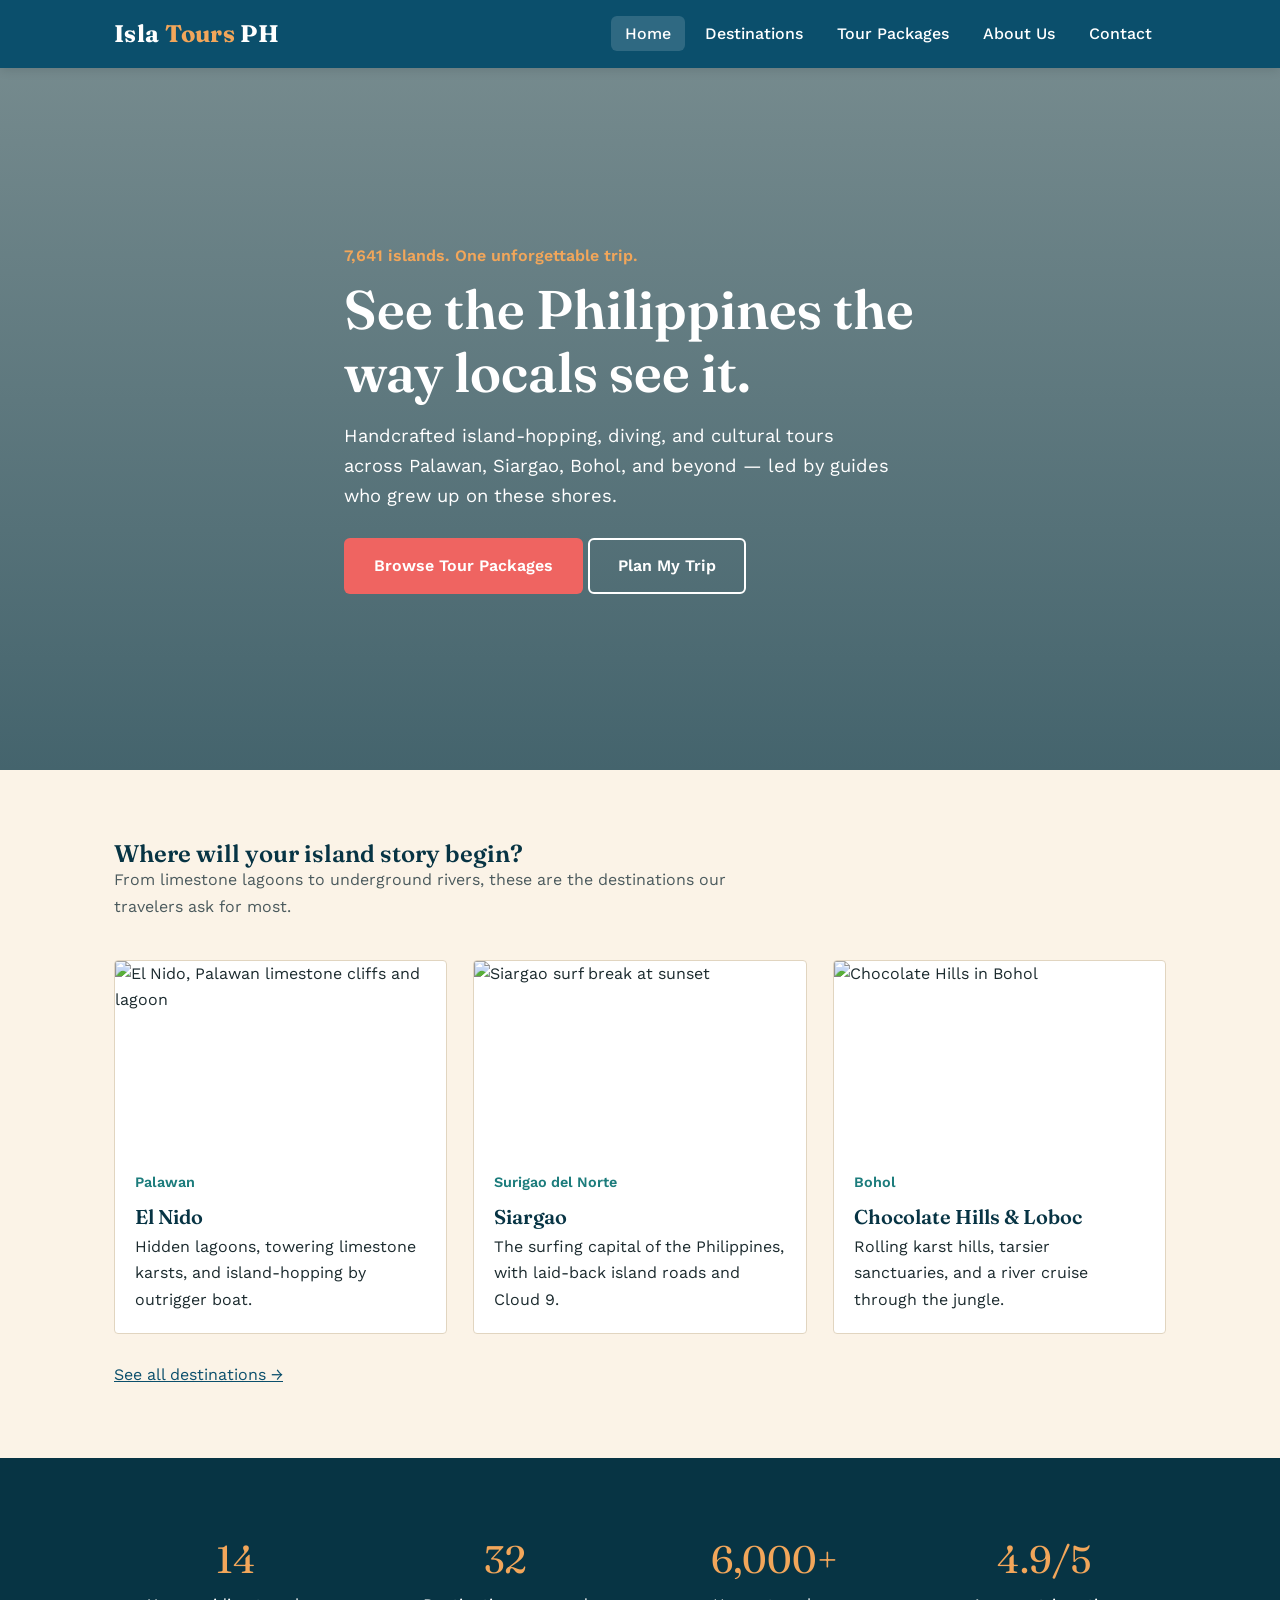
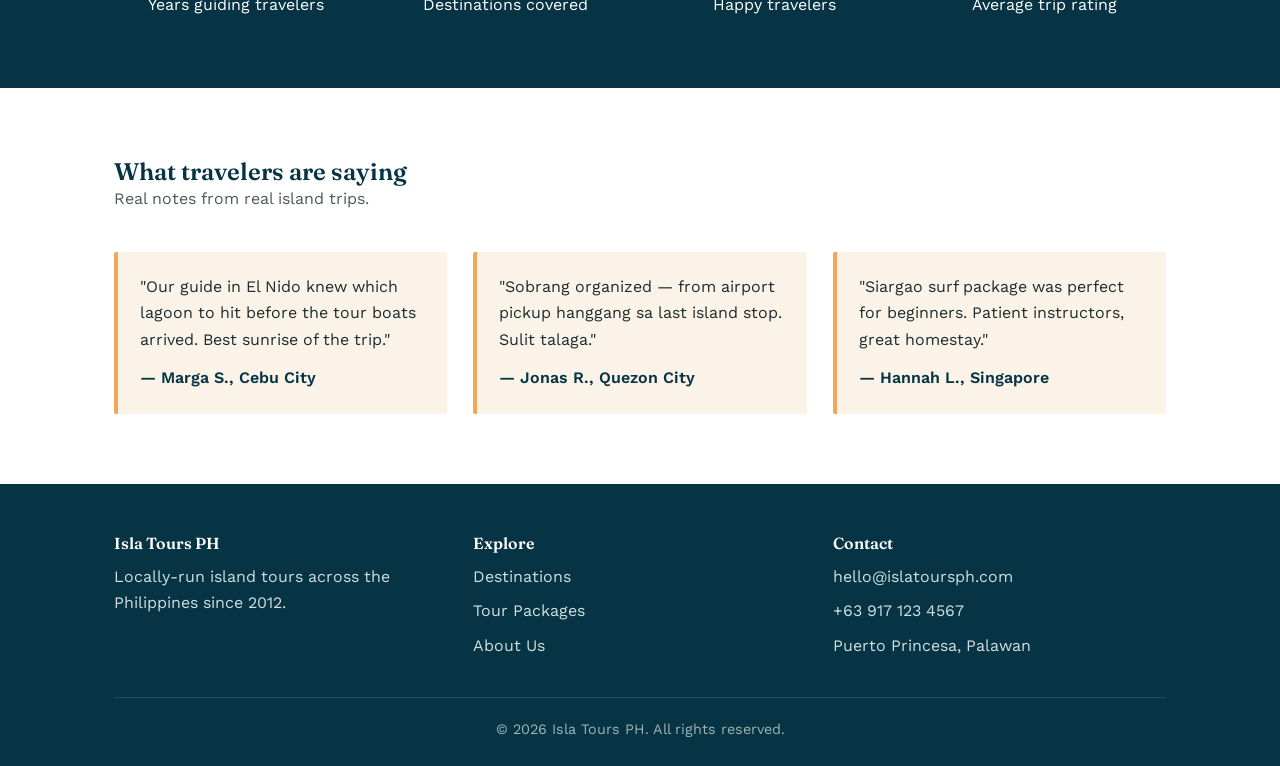
==== index.html @ 38a2f19a "Add files via upload" ====
<!DOCTYPE html>
<html lang="en">
<head>
  <meta charset="UTF-8">
  <meta name="viewport" content="width=device-width, initial-scale=1.0">
  <title>Isla Tours PH — Philippine Island & Adventure Tours</title>
  <link rel="stylesheet" href="style.css">
</head>
<body>

  <header class="site-header">
    <div class="wrap">
      <a href="index.html" class="brand">Isla <span>Tours</span> PH</a>
      <button class="nav-toggle" id="navToggle" aria-expanded="false" aria-label="Toggle menu">☰</button>
      <nav class="main-nav" id="mainNav">
        <ul>
          <li><a href="index.html">Home</a></li>
          <li><a href="destinations.html">Destinations</a></li>
          <li><a href="tours.html">Tour Packages</a></li>
          <li><a href="about.html">About Us</a></li>
          <li><a href="contact.html">Contact</a></li>
        </ul>
      </nav>
    </div>
  </header>

  <section class="hero">
    <div class="hero-slide active" style="background-image:url('https://images.unsplash.com/photo-1518509562904-e7ef99cdcc86?w=1400');"></div>
    <div class="hero-slide" style="background-image:url('https://images.unsplash.com/photo-1573790387438-4da905039392?w=1400');"></div>
    <div class="hero-slide" style="background-image:url('https://images.unsplash.com/photo-1552465011-b4e21bf6e79a?w=1400');"></div>
    <div class="hero-content">
      <span class="eyebrow">7,641 islands. One unforgettable trip.</span>
      <h1>See the Philippines the way locals see it.</h1>
      <p>Handcrafted island-hopping, diving, and cultural tours across Palawan, Siargao, Bohol, and beyond — led by guides who grew up on these shores.</p>
      <a href="tours.html" class="btn btn-primary">Browse Tour Packages</a>
      <a href="contact.html" class="btn btn-outline">Plan My Trip</a>
    </div>
  </section>

  <section>
    <div class="wrap">
      <div class="section-head">
        <h2>Where will your island story begin?</h2>
        <p>From limestone lagoons to underground rivers, these are the destinations our travelers ask for most.</p>
      </div>
      <div class="grid">

        <div class="place-card">
          <img src="https://images.unsplash.com/photo-1573790387438-4da905039392?w=500" alt="El Nido, Palawan limestone cliffs and lagoon">
          <div class="place-body">
            <p class="place-meta">Palawan</p>
            <h3>El Nido</h3>
            <p>Hidden lagoons, towering limestone karsts, and island-hopping by outrigger boat.</p>
          </div>
        </div>

        <div class="place-card">
          <img src="https://images.unsplash.com/photo-1518509562904-e7ef99cdcc86?w=500" alt="Siargao surf break at sunset">
          <div class="place-body">
            <p class="place-meta">Surigao del Norte</p>
            <h3>Siargao</h3>
            <p>The surfing capital of the Philippines, with laid-back island roads and Cloud 9.</p>
          </div>
        </div>

        <div class="place-card">
          <img src="https://images.unsplash.com/photo-1552465011-b4e21bf6e79a?w=500" alt="Chocolate Hills in Bohol">
          <div class="place-body">
            <p class="place-meta">Bohol</p>
            <h3>Chocolate Hills & Loboc</h3>
            <p>Rolling karst hills, tarsier sanctuaries, and a river cruise through the jungle.</p>
          </div>
        </div>

      </div>
      <p style="margin-top:28px;"><a href="destinations.html">See all destinations &rarr;</a></p>
    </div>
  </section>

  <section class="stats">
    <div class="wrap">
      <div class="grid">
        <div><p class="stat-number">14</p><p>Years guiding travelers</p></div>
        <div><p class="stat-number">32</p><p>Destinations covered</p></div>
        <div><p class="stat-number">6,000+</p><p>Happy travelers</p></div>
        <div><p class="stat-number">4.9/5</p><p>Average trip rating</p></div>
      </div>
    </div>
  </section>

  <section class="alt-bg">
    <div class="wrap">
      <div class="section-head">
        <h2>What travelers are saying</h2>
        <p>Real notes from real island trips.</p>
      </div>
      <div class="grid">
        <div class="testimonial-card">
          <p>"Our guide in El Nido knew which lagoon to hit before the tour boats arrived. Best sunrise of the trip."</p>
          <p class="who">— Marga S., Cebu City</p>
        </div>
        <div class="testimonial-card">
          <p>"Sobrang organized — from airport pickup hanggang sa last island stop. Sulit talaga."</p>
          <p class="who">— Jonas R., Quezon City</p>
        </div>
        <div class="testimonial-card">
          <p>"Siargao surf package was perfect for beginners. Patient instructors, great homestay."</p>
          <p class="who">— Hannah L., Singapore</p>
        </div>
      </div>
    </div>
  </section>

  <footer>
    <div class="wrap">
      <div class="grid">
        <div>
          <h4>Isla Tours PH</h4>
          <p>Locally-run island tours across the Philippines since 2012.</p>
        </div>
        <div>
          <h4>Explore</h4>
          <ul>
            <li><a href="destinations.html">Destinations</a></li>
            <li><a href="tours.html">Tour Packages</a></li>
            <li><a href="about.html">About Us</a></li>
          </ul>
        </div>
        <div>
          <h4>Contact</h4>
          <ul>
            <li><a href="mailto:hello@islatoursph.com">hello@islatoursph.com</a></li>
            <li><a href="tel:+639171234567">+63 917 123 4567</a></li>
            <li>Puerto Princesa, Palawan</li>
          </ul>
        </div>
      </div>
      <div class="footer-bottom">&copy; <span id="year"></span> Isla Tours PH. All rights reserved.</div>
    </div>
  </footer>

  <script src="script.js"></script>
</body>
</html>
---- style.css ----
/* =====================================================
   ISLA TOURS PH — Stylesheet
   Palette:
     --ocean:   #0B4F6C  (deep teal, primary)
     --lagoon:  #1C7C7C  (secondary teal accent)
     --sunset:  #F2A65A  (gold, warm accent)
     --coral:   #EF6461  (coral, small accents/CTAs)
     --sand:    #FBF3E7  (background, warm sand)
     --ink:     #1C2B2F  (near-black text)
   Type:
     Display: "Fraunces" (editorial travel-poster serif)
     Body:    "Work Sans" (clean, legible sans)
   ===================================================== */

@import url('https://fonts.googleapis.com/css2?family=Fraunces:opsz,wght@9..144,400;9..144,600;9..144,700&family=Work+Sans:wght@400;500;600;700&display=swap');

:root {
  --ocean: #0B4F6C;
  --ocean-dark: #073444;
  --lagoon: #1C7C7C;
  --sunset: #F2A65A;
  --coral: #EF6461;
  --sand: #FBF3E7;
  --ink: #1C2B2F;
  --white: #FFFFFF;
  --line: #E1D5C0;
  --max-width: 1100px;
}

* { box-sizing: border-box; margin: 0; padding: 0; }

html { scroll-behavior: smooth; }

body {
  font-family: 'Work Sans', sans-serif;
  background-color: var(--sand);
  color: var(--ink);
  line-height: 1.65;
}

h1, h2, h3, h4 {
  font-family: 'Fraunces', serif;
  color: var(--ocean-dark);
  line-height: 1.15;
  font-weight: 600;
}

p { max-width: 65ch; }

a { color: var(--ocean); }

img { max-width: 100%; display: block; }

.wrap {
  max-width: var(--max-width);
  margin: 0 auto;
  padding: 0 24px;
}

/* ===== HEADER & NAV ===== */
.site-header {
  background-color: var(--ocean);
  color: var(--white);
  position: sticky;
  top: 0;
  z-index: 50;
  box-shadow: 0 2px 10px rgba(0,0,0,0.12);
}

.site-header .wrap {
  display: flex;
  align-items: center;
  justify-content: space-between;
  padding-top: 14px;
  padding-bottom: 14px;
}

.brand {
  font-family: 'Fraunces', serif;
  font-size: 1.5rem;
  font-weight: 700;
  color: var(--white);
  text-decoration: none;
  letter-spacing: 0.3px;
}

.brand span { color: var(--sunset); }

.nav-toggle {
  display: none;
  background: none;
  border: 1px solid rgba(255,255,255,0.4);
  border-radius: 6px;
  color: var(--white);
  font-size: 1.4rem;
  padding: 4px 10px;
  cursor: pointer;
}

nav.main-nav ul {
  list-style: none;
  display: flex;
  gap: 6px;
}

nav.main-nav a {
  color: var(--white);
  text-decoration: none;
  padding: 8px 14px;
  border-radius: 6px;
  font-weight: 500;
  transition: background-color 0.2s ease;
}

nav.main-nav a:hover,
nav.main-nav a.active {
  background-color: rgba(255,255,255,0.15);
}

/* ===== HERO ===== */
.hero {
  position: relative;
  color: var(--white);
  min-height: 78vh;
  display: flex;
  align-items: center;
  overflow: hidden;
}

.hero-slide {
  position: absolute;
  inset: 0;
  background-size: cover;
  background-position: center;
  opacity: 0;
  transition: opacity 1.4s ease-in-out;
}

.hero-slide.active { opacity: 1; }

.hero::after {
  content: "";
  position: absolute;
  inset: 0;
  background: linear-gradient(180deg, rgba(7,52,68,0.55) 0%, rgba(7,52,68,0.75) 100%);
}

.hero-content {
  position: relative;
  z-index: 2;
  max-width: 640px;
  padding: 0 24px;
  margin: 0 auto;
  width: 100%;
}

.hero-content .eyebrow {
  color: var(--sunset);
  font-weight: 600;
  margin-bottom: 10px;
  display: block;
}

.hero-content h1 {
  color: var(--white);
  font-size: clamp(2.2rem, 5vw, 3.4rem);
  margin-bottom: 16px;
}

.hero-content p {
  font-size: 1.15rem;
  margin-bottom: 26px;
  max-width: 50ch;
}

/* ===== BUTTONS / LINKS ===== */
.btn {
  display: inline-block;
  padding: 13px 28px;
  border-radius: 6px;
  font-weight: 600;
  text-decoration: none;
  border: 2px solid transparent;
  cursor: pointer;
  font-size: 1rem;
  transition: transform 0.15s ease, background-color 0.2s ease, color 0.2s ease;
}

.btn-primary {
  background-color: var(--coral);
  color: var(--white);
}

.btn-primary:hover { transform: translateY(-2px); background-color: #e35452; }

.btn-outline {
  background-color: transparent;
  border-color: var(--white);
  color: var(--white);
}

.btn-outline:hover { background-color: rgba(255,255,255,0.12); }

.btn-dark {
  background-color: var(--ocean);
  color: var(--white);
}

.btn-dark:hover { background-color: var(--ocean-dark); }

/* ===== SECTIONS ===== */
section { padding: 70px 0; }

.section-head {
  max-width: 620px;
  margin-bottom: 40px;
}

.section-head p { color: #4b5a5d; }

.alt-bg { background-color: var(--white); }

/* ===== CARD GRID (destinations / tours) ===== */
.grid {
  display: grid;
  grid-template-columns: repeat(auto-fit, minmax(260px, 1fr));
  gap: 26px;
}

.place-card {
  background-color: var(--white);
  border: 1px solid var(--line);
  border-radius: 4px;
  overflow: hidden;
}

.place-card img {
  width: 100%;
  height: 190px;
  object-fit: cover;
}

.place-card .place-body { padding: 20px; }

.place-card h3 { font-size: 1.25rem; margin-bottom: 6px; }

.place-card .place-meta {
  color: var(--lagoon);
  font-weight: 600;
  font-size: 0.9rem;
  margin-bottom: 10px;
}

/* ===== TOUR PACKAGE CARDS ===== */
.tour-card {
  border: 1px solid var(--line);
  border-radius: 4px;
  background: var(--white);
  display: grid;
  grid-template-columns: 240px 1fr;
  overflow: hidden;
  margin-bottom: 24px;
}

.tour-card img { height: 100%; object-fit: cover; }

.tour-body { padding: 24px; }

.tour-body .price {
  color: var(--coral);
  font-weight: 700;
  font-size: 1.3rem;
  font-family: 'Fraunces', serif;
}

.tour-body ul {
  margin: 12px 0 16px 20px;
  color: #3d4a4d;
}

.tag {
  display: inline-block;
  background-color: var(--sand);
  border: 1px solid var(--line);
  color: var(--ocean-dark);
  font-size: 0.8rem;
  font-weight: 600;
  padding: 4px 10px;
  border-radius: 4px;
  margin-right: 6px;
  margin-bottom: 10px;
}

/* ===== STATS STRIP ===== */
.stats {
  background-color: var(--ocean-dark);
  color: var(--white);
}

.stats .grid {
  grid-template-columns: repeat(auto-fit, minmax(160px, 1fr));
  text-align: center;
}

.stats .stat-number {
  font-family: 'Fraunces', serif;
  font-size: 2.4rem;
  color: var(--sunset);
}

/* ===== TESTIMONIALS ===== */
.testimonial-card {
  background-color: var(--sand);
  border-left: 4px solid var(--sunset);
  padding: 22px;
  border-radius: 2px;
}

.testimonial-card .who {
  margin-top: 12px;
  font-weight: 600;
  color: var(--ocean-dark);
}

/* ===== FAQ ACCORDION ===== */
.faq-item {
  border-bottom: 1px solid var(--line);
}

.faq-question {
  width: 100%;
  text-align: left;
  background: none;
  border: none;
  padding: 18px 4px;
  font-family: 'Fraunces', serif;
  font-size: 1.05rem;
  font-weight: 600;
  color: var(--ocean-dark);
  cursor: pointer;
  display: flex;
  justify-content: space-between;
  align-items: center;
}

.faq-question .icon { color: var(--coral); font-size: 1.3rem; }

.faq-answer {
  max-height: 0;
  overflow: hidden;
  transition: max-height 0.3s ease;
  color: #4b5a5d;
  padding: 0 4px;
}

.faq-item.open .faq-answer {
  max-height: 300px;
  padding-bottom: 18px;
}

/* ===== FORM (Contact) ===== */
.contact-layout {
  display: grid;
  grid-template-columns: 1.1fr 0.9fr;
  gap: 40px;
}

form .field { margin-bottom: 18px; }

form label {
  display: block;
  font-weight: 600;
  margin-bottom: 6px;
  color: var(--ocean-dark);
}

form input,
form select,
form textarea {
  width: 100%;
  padding: 11px 12px;
  border: 1px solid var(--line);
  border-radius: 4px;
  font-family: inherit;
  font-size: 1rem;
  background-color: var(--white);
}

form input:focus,
form select:focus,
form textarea:focus {
  outline: 2px solid var(--lagoon);
  outline-offset: 1px;
}

.error-text {
  color: var(--coral);
  font-size: 0.85rem;
  margin-top: 4px;
  display: none;
}

.field.invalid input,
.field.invalid select,
.field.invalid textarea {
  border-color: var(--coral);
}

.field.invalid .error-text { display: block; }

#formStatus {
  margin-top: 14px;
  font-weight: 600;
  padding: 12px 14px;
  border-radius: 4px;
  display: none;
}

#formStatus.show { display: block; }

#formStatus.success {
  background-color: #e4f2ec;
  color: #1e6b4d;
  border: 1px solid #b6ddc8;
}

.info-box {
  background-color: var(--ocean);
  color: var(--white);
  padding: 26px;
  border-radius: 4px;
}

.info-box h3 { color: var(--white); margin-bottom: 10px; }

.info-box .info-line {
  padding: 10px 0;
  border-bottom: 1px solid rgba(255,255,255,0.18);
}

/* ===== ABOUT PAGE ===== */
.about-hero {
  background-color: var(--ocean);
  color: var(--white);
  padding: 60px 0;
}

.about-hero h1 { color: var(--white); }

.split {
  display: grid;
  grid-template-columns: 1fr 1fr;
  gap: 40px;
  align-items: center;
}

.team-card { text-align: center; }

.team-card img {
  border-radius: 50%;
  width: 140px;
  height: 140px;
  object-fit: cover;
  margin: 0 auto 14px;
}

.team-card h4 { margin-bottom: 4px; }

.team-card .role {
  color: var(--lagoon);
  font-weight: 600;
  font-size: 0.9rem;
}

/* ===== FOOTER ===== */
footer {
  background-color: var(--ocean-dark);
  color: #cfe0e0;
  padding: 50px 0 24px;
}

footer .grid {
  grid-template-columns: repeat(auto-fit, minmax(200px, 1fr));
  margin-bottom: 30px;
}

footer h4 { color: var(--white); margin-bottom: 12px; font-size: 1rem; }

footer ul { list-style: none; }

footer ul li { margin-bottom: 8px; }

footer a { color: #cfe0e0; text-decoration: none; }

footer a:hover { color: var(--sunset); }

.footer-bottom {
  border-top: 1px solid rgba(255,255,255,0.12);
  padding-top: 20px;
  text-align: center;
  font-size: 0.9rem;
  color: #9db4b4;
}

/* ===== RESPONSIVE ===== */
@media (max-width: 800px) {
  .tour-card { grid-template-columns: 1fr; }
  .tour-card img { height: 200px; }
  .contact-layout { grid-template-columns: 1fr; }
  .split { grid-template-columns: 1fr; }
}

@media (max-width: 700px) {
  .nav-toggle { display: inline-block; }

  nav.main-nav {
    display: none;
    width: 100%;
    order: 3;
  }

  nav.main-nav.open { display: block; }

  nav.main-nav ul {
    flex-direction: column;
    padding-bottom: 14px;
  }

  .site-header .wrap { flex-wrap: wrap; }
}
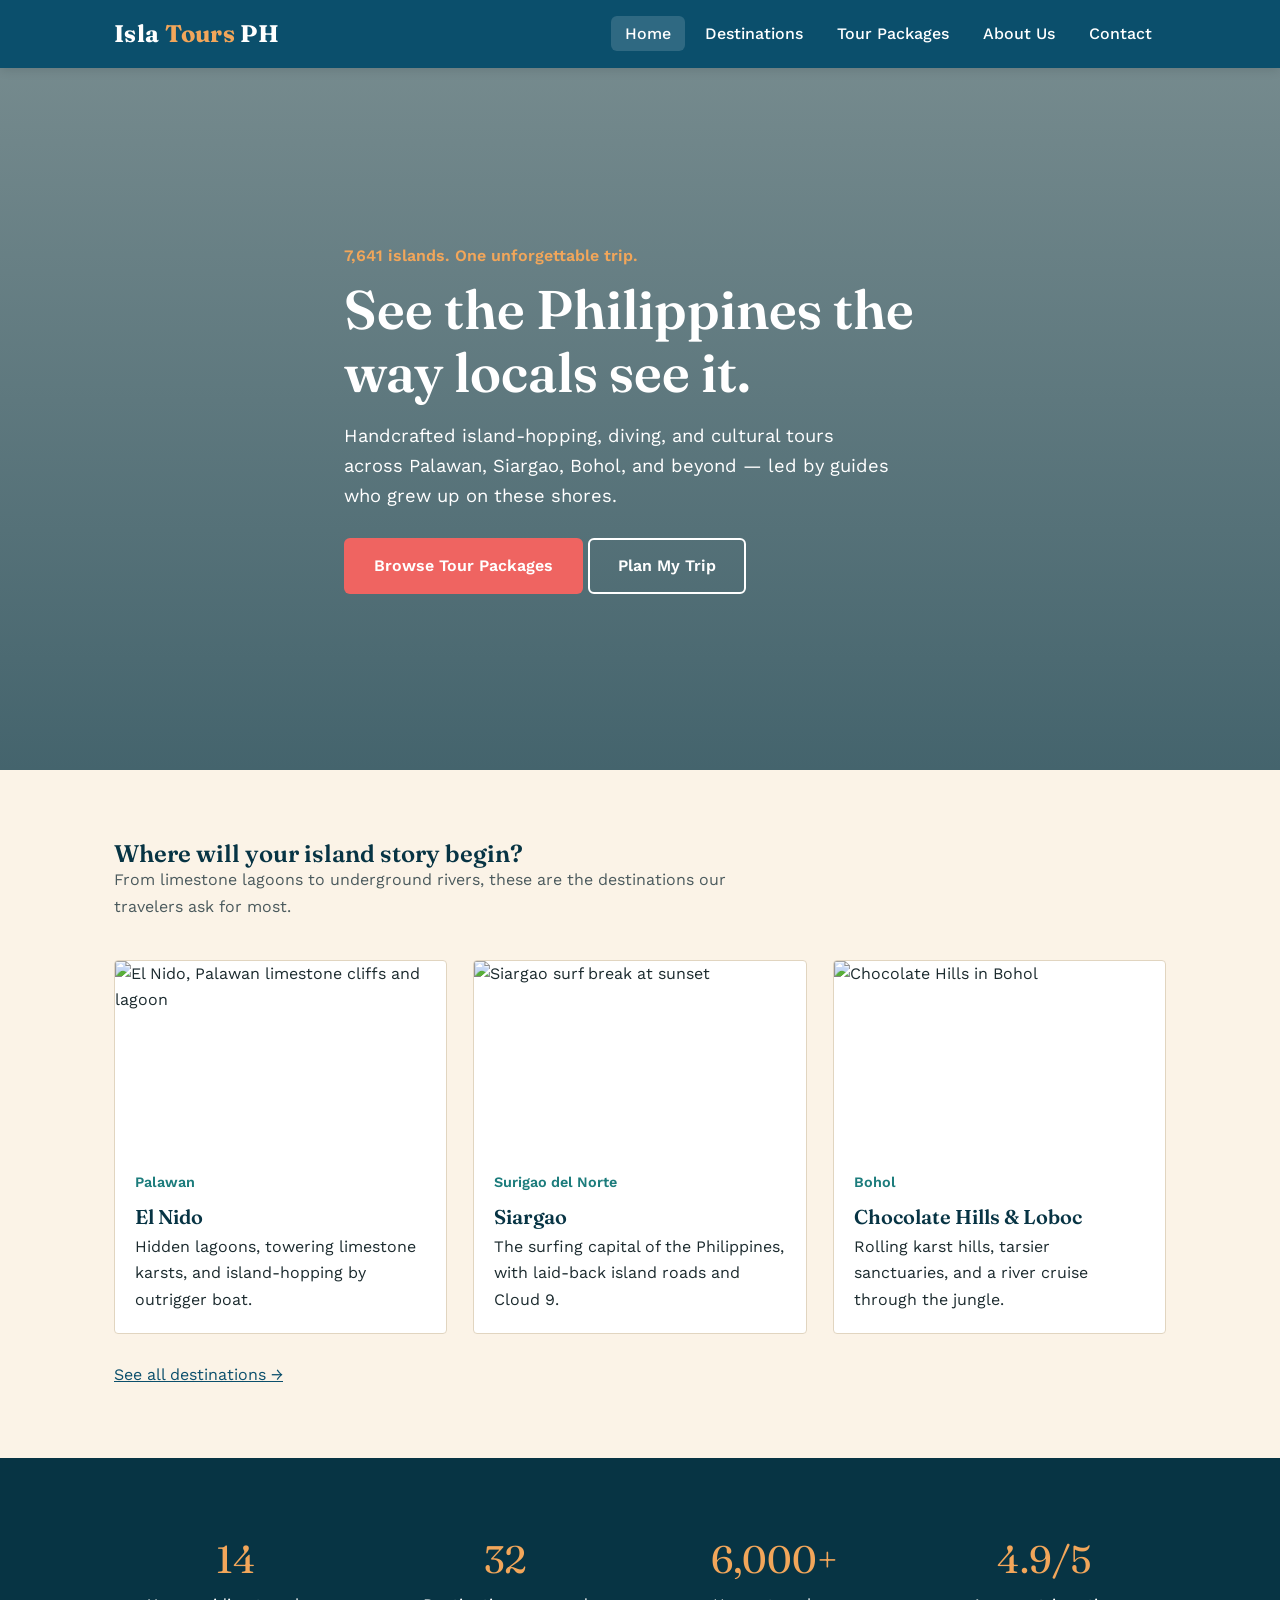
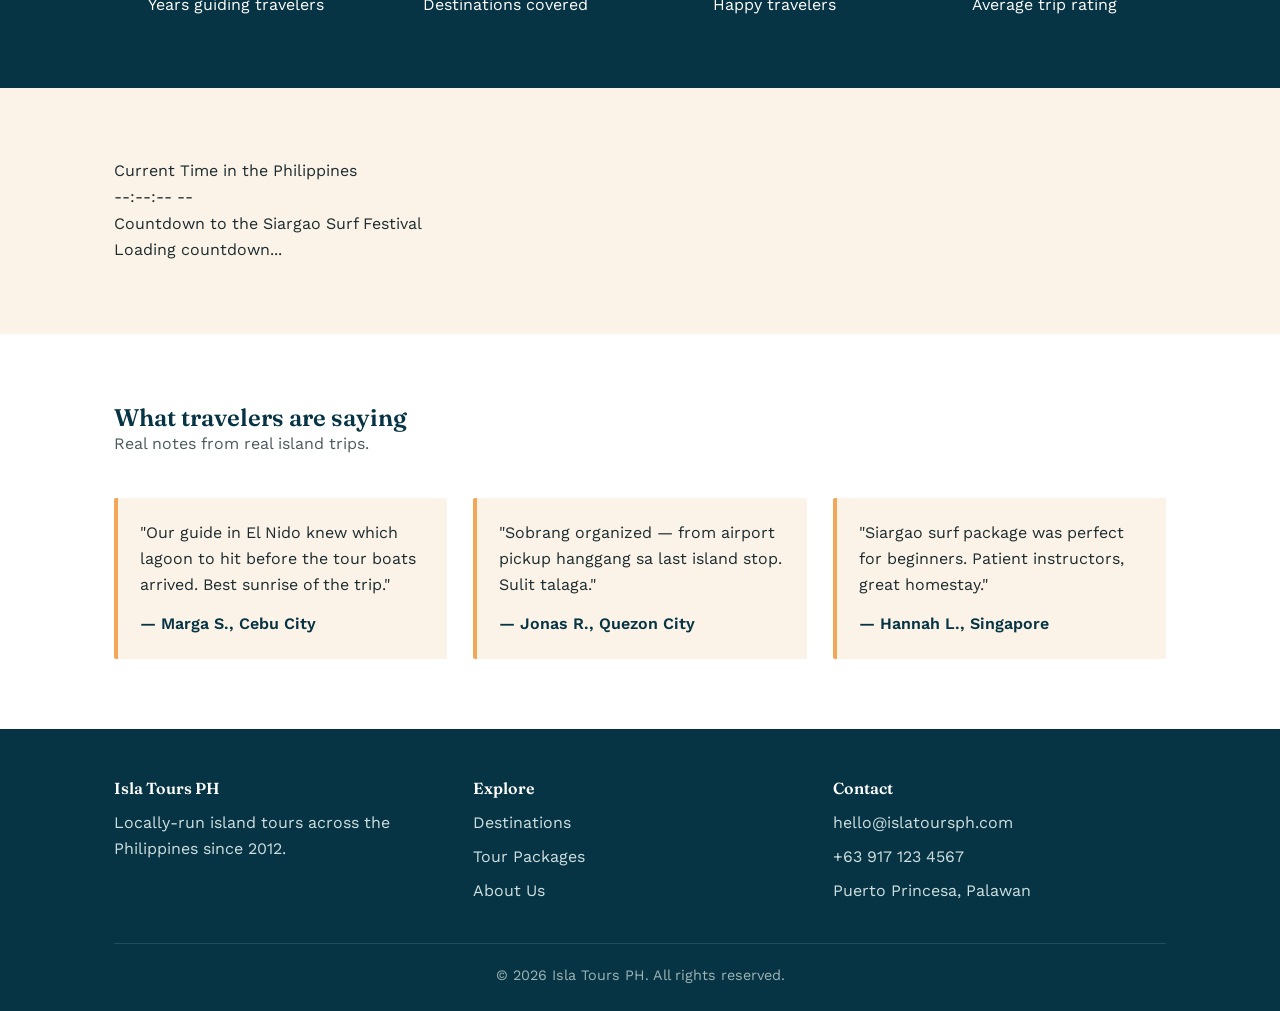
==== commit bf8196d6: "new" ====
--- a/index.html
+++ b/index.html
@@ -88,6 +88,21 @@
     </div>
   </section>
 
+  <section class="clock-countdown">
+    <div class="wrap">
+      <div class="cc-grid">
+        <div class="cc-box">
+          <p class="cc-label">Current Time in the Philippines</p>
+          <p class="cc-value" id="liveClock">--:--:-- --</p>
+        </div>
+        <div class="cc-box">
+          <p class="cc-label">Countdown to the Siargao Surf Festival</p>
+          <p class="cc-value" id="countdownDisplay">Loading countdown...</p>
+        </div>
+      </div>
+    </div>
+  </section>
+
   <section class="alt-bg">
     <div class="wrap">
       <div class="section-head">
@@ -141,4 +156,4 @@
 
   <script src="script.js"></script>
 </body>
-</html>
+</html>
--- a/style.css
+++ b/style.css
@@ -1,17 +1,3 @@
-/* =====================================================
-   ISLA TOURS PH — Stylesheet
-   Palette:
-     --ocean:   #0B4F6C  (deep teal, primary)
-     --lagoon:  #1C7C7C  (secondary teal accent)
-     --sunset:  #F2A65A  (gold, warm accent)
-     --coral:   #EF6461  (coral, small accents/CTAs)
-     --sand:    #FBF3E7  (background, warm sand)
-     --ink:     #1C2B2F  (near-black text)
-   Type:
-     Display: "Fraunces" (editorial travel-poster serif)
-     Body:    "Work Sans" (clean, legible sans)
-   ===================================================== */
-
 @import url('https://fonts.googleapis.com/css2?family=Fraunces:opsz,wght@9..144,400;9..144,600;9..144,700&family=Work+Sans:wght@400;500;600;700&display=swap');
 
 :root {
